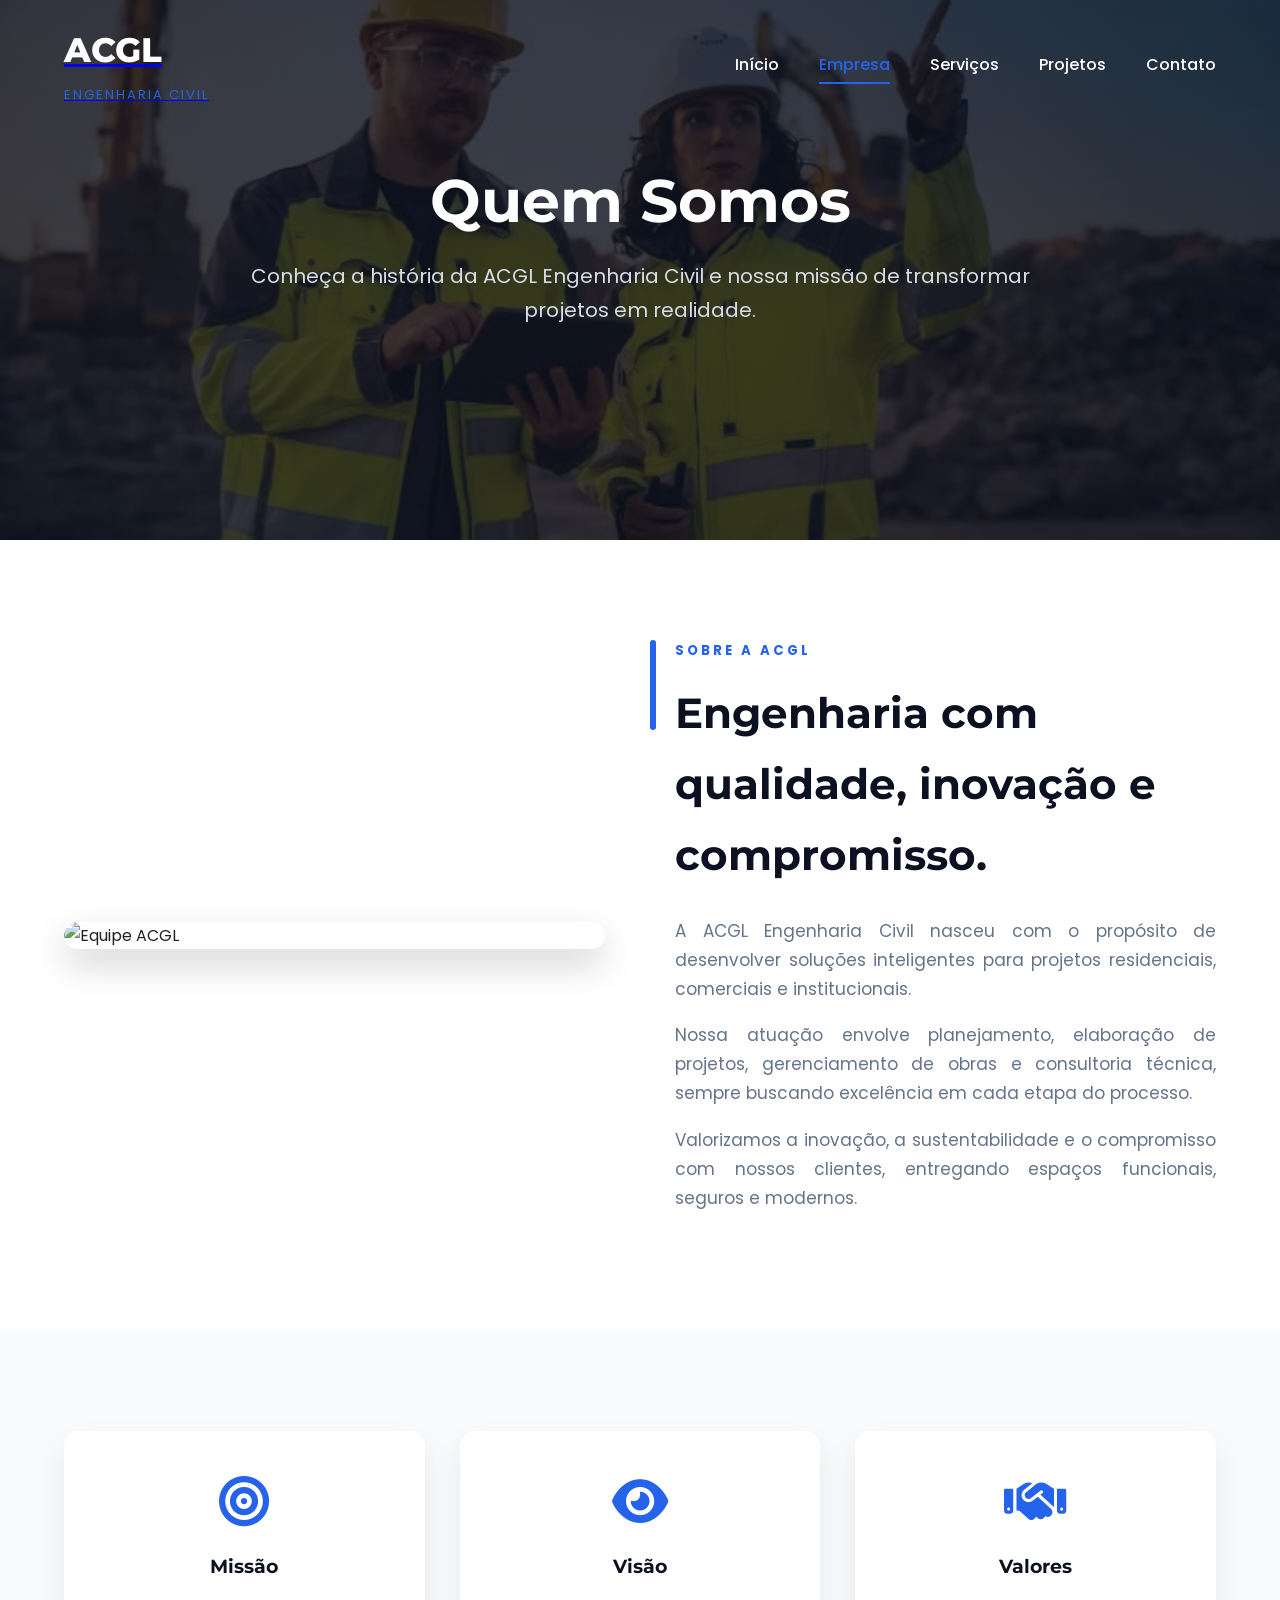
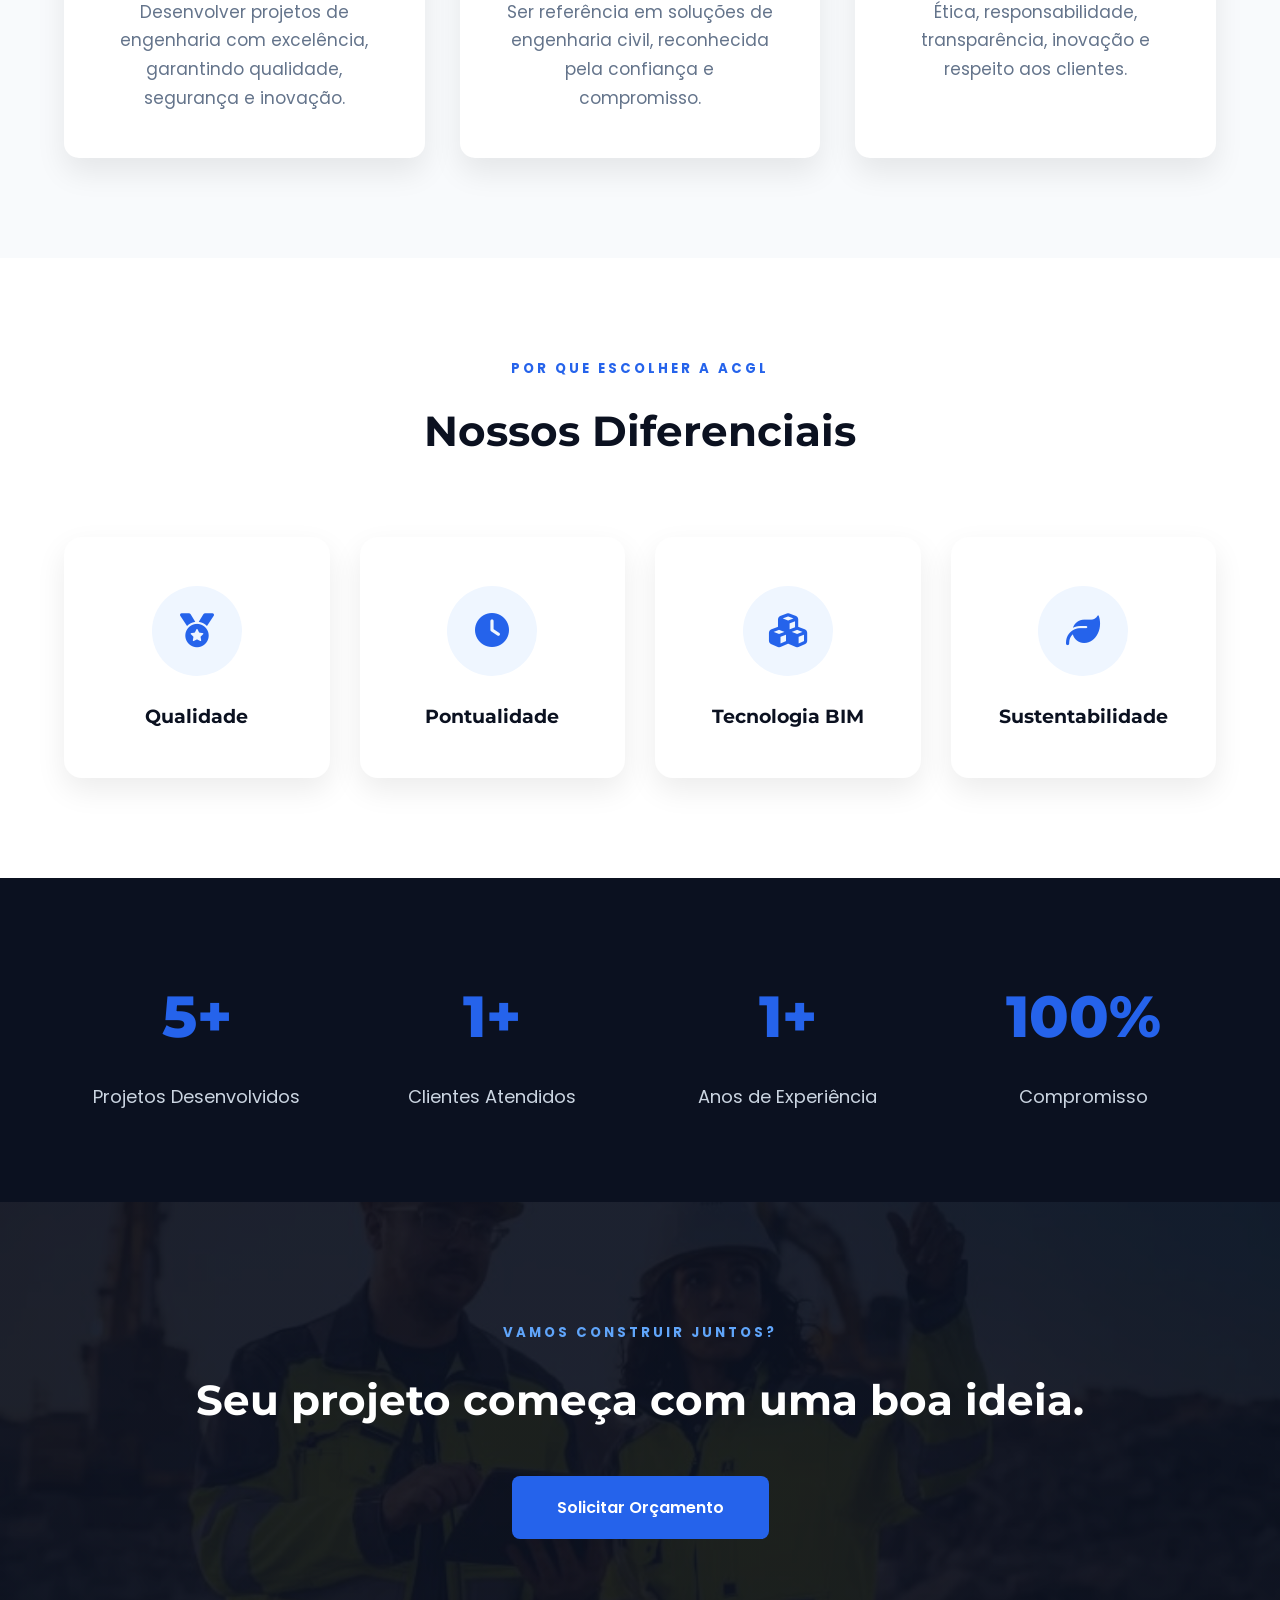
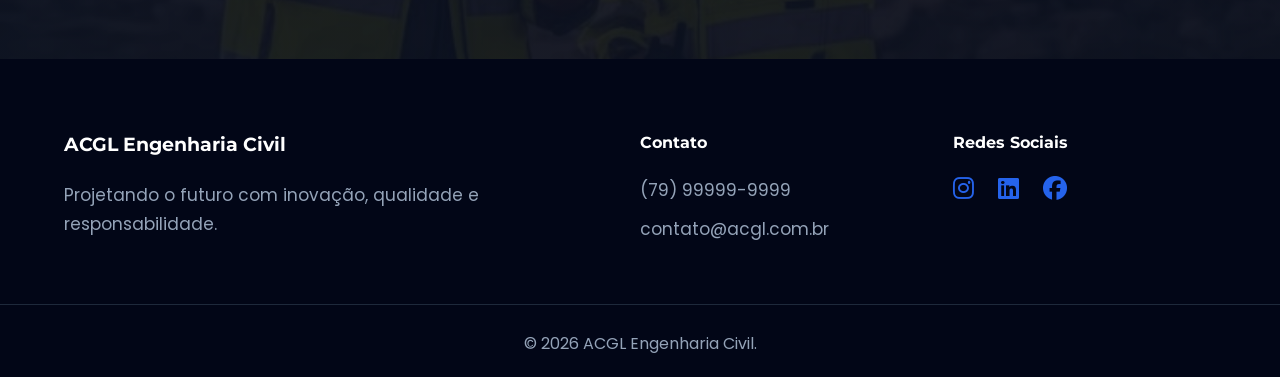
==== paginas/empresa.html @ 7875da99 "Novas mudancas" ====
<!DOCTYPE html>
<html lang="pt-br">

<head>

    <meta charset="UTF-8">
    <meta name="viewport" content="width=device-width, initial-scale=1.0">

    <title>ACGL Engenharia Civil | Empresa</title>

    <link rel="stylesheet" href="../css/styleempresa.css">
    <link rel="stylesheet" href="../css/style.css">

    <!-- Google Fonts -->
    <link rel="preconnect" href="https://fonts.googleapis.com">
    <link rel="preconnect" href="https://fonts.gstatic.com" crossorigin>

    <link href="https://fonts.googleapis.com/css2?family=Montserrat:wght@400;600;700;800&family=Poppins:wght@300;400;500;600&display=swap" rel="stylesheet">

    <!-- Font Awesome -->
    <link rel="stylesheet"
        href="https://cdnjs.cloudflare.com/ajax/libs/font-awesome/6.6.0/css/all.min.css">

</head>

<body>

    <!-- ================= HEADER ================= -->

    <header>

        <div class="container">

            <div class="logo">

                <a href="../index.html">

                    <h2>ACGL</h2>
                    <span>Engenharia Civil</span>

                </a>

            </div>

            <nav>

                <ul>

                    <li><a href="../index.html">Início</a></li>
                    <li><a href="empresa.html" class="active">Empresa</a></li>
                    <li><a href="servico.html">Serviços</a></li>
                    <li><a href="projetos.html">Projetos</a></li>
                    <li><a href="contato.html">Contato</a></li>

                </ul>

            </nav>

        </div>

    </header>

    <!-- ================= HERO ================= -->

    <section class="hero-page">

        <div class="overlay"></div>

        <div class="hero-content">

            <h1>Quem Somos</h1>

            <p>

                Conheça a história da ACGL Engenharia Civil
                e nossa missão de transformar projetos em realidade.

            </p>

        </div>

    </section>

    <!-- ================= EMPRESA ================= -->

    <section class="empresa">

        <div class="container">

            <div class="empresa-img">

                <img src="img/empresa.jpg" alt="Equipe ACGL">

            </div>

            <div class="empresa-texto">

                <h5>SOBRE A ACGL</h5>

                <h2>Engenharia com qualidade, inovação e compromisso.</h2>

                <p>

                    A ACGL Engenharia Civil nasceu com o propósito de desenvolver
                    soluções inteligentes para projetos residenciais, comerciais
                    e institucionais.

                </p>

                <p>

                    Nossa atuação envolve planejamento, elaboração de projetos,
                    gerenciamento de obras e consultoria técnica, sempre buscando
                    excelência em cada etapa do processo.

                </p>

                <p>

                    Valorizamos a inovação, a sustentabilidade e o compromisso
                    com nossos clientes, entregando espaços funcionais,
                    seguros e modernos.

                </p>

            </div>

        </div>

    </section>

    <!-- ================= MISSÃO ================= -->

    <section class="missao">

        <div class="container">

            <div class="box">

                <i class="fa-solid fa-bullseye"></i>

                <h3>Missão</h3>

                <p>

                    Desenvolver projetos de engenharia com excelência,
                    garantindo qualidade, segurança e inovação.

                </p>

            </div>

            <div class="box">

                <i class="fa-solid fa-eye"></i>

                <h3>Visão</h3>

                <p>

                    Ser referência em soluções de engenharia civil,
                    reconhecida pela confiança e compromisso.

                </p>

            </div>

            <div class="box">

                <i class="fa-solid fa-handshake"></i>

                <h3>Valores</h3>

                <p>

                    Ética, responsabilidade, transparência,
                    inovação e respeito aos clientes.

                </p>

            </div>

        </div>

    </section>

    <!-- ================= DIFERENCIAIS ================= -->

    <section class="diferenciais">

        <div class="titulo">

            <h5>POR QUE ESCOLHER A ACGL</h5>

            <h2>Nossos Diferenciais</h2>

        </div>

        <div class="cards">

            <div class="item">

                <i class="fa-solid fa-medal"></i>

                <h3>Qualidade</h3>

            </div>

            <div class="item">

                <i class="fa-solid fa-clock"></i>

                <h3>Pontualidade</h3>

            </div>

            <div class="item">

                <i class="fa-solid fa-cubes"></i>

                <h3>Tecnologia BIM</h3>

            </div>

            <div class="item">

                <i class="fa-solid fa-leaf"></i>

                <h3>Sustentabilidade</h3>

            </div>

        </div>

    </section>

    <!-- ================= NÚMEROS ================= -->

    <section class="estatisticas">

        <div class="container">

            <div class="numero">

                <h2>5+</h2>

                <p>Projetos Desenvolvidos</p>

            </div>

            <div class="numero">

                <h2>1+</h2>

                <p>Clientes Atendidos</p>

            </div>

            <div class="numero">

                <h2>1+</h2>

                <p>Anos de Experiência</p>

            </div>

            <div class="numero">

                <h2>100%</h2>

                <p>Compromisso</p>

            </div>

        </div>

    </section>

    <!-- ================= CTA ================= -->

    <section class="contato">

        <h5>VAMOS CONSTRUIR JUNTOS?</h5>

        <h2>Seu projeto começa com uma boa ideia.</h2>

        <a href="contato.html" class="btn">

            Solicitar Orçamento

        </a>

    </section>

    <!-- ================= FOOTER ================= -->

    <footer>

        <div class="container">

            <div>

                <h3>ACGL Engenharia Civil</h3>

                <p>

                    Projetando o futuro com inovação,
                    qualidade e responsabilidade.

                </p>

            </div>

            <div>

                <h4>Contato</h4>

                <p>(79) 99999-9999</p>

                <p>contato@acgl.com.br</p>

            </div>

            <div>

                <h4>Redes Sociais</h4>

                <i class="fab fa-instagram"></i>
                <i class="fab fa-linkedin"></i>
                <i class="fab fa-facebook"></i>

            </div>

        </div>

        <div class="copy">

            © 2026 ACGL Engenharia Civil.

        </div>

    </footer>

</body>

</html>
---- css/styleempresa.css ----
/*====================================================
            HERO DAS PÁGINAS INTERNAS
====================================================*/

.hero-page{

    height:60vh;

    background:
    linear-gradient(rgba(11,17,32,.80),
    rgba(11,17,32,.80)),
    url("../imagens/teste.jpg");

    background-size:cover;
    background-position:center;
    background-repeat:no-repeat;

    display:flex;
    justify-content:center;
    align-items:center;
    text-align:center;

}

.hero-page .hero-content{

    max-width:800px;
    color:white;

}

.hero-page h1{

    font-size:60px;
    margin-bottom:20px;
    color:white;

}

.hero-page p{

    color:#CBD5E1;
    font-size:18px;

}

/*====================================================
                    EMPRESA
====================================================*/

.empresa{

    padding:100px 0;
    background:white;

}

.empresa .container{

    display:grid;
    grid-template-columns:1fr 1fr;
    gap:70px;
    align-items:center;

}

.empresa-img img{

    border-radius:15px;
    box-shadow:0 20px 40px rgba(0,0,0,.18);

}

.empresa-texto h5{

    color:var(--azul);
    letter-spacing:3px;
    margin-bottom:15px;

}

.empresa-texto h2{

    font-size:42px;
    margin-bottom:25px;

}

.empresa-texto p{

    margin-bottom:20px;
    text-align:justify;
    color:#64748B;

}

/*====================================================
            MISSÃO | VISÃO | VALORES
====================================================*/

.missao{

    background:#F8FAFC;
    padding:100px 0;

}

.missao .container{

    display:grid;
    grid-template-columns:repeat(3,1fr);
    gap:35px;

}

.box{

    background:white;

    padding:45px;

    border-radius:15px;

    text-align:center;

    box-shadow:0 15px 30px rgba(0,0,0,.08);

    transition:.35s;

}

.box:hover{

    transform:translateY(-10px);

    box-shadow:0 25px 45px rgba(0,0,0,.15);

}

.box i{

    font-size:50px;

    color:var(--azul);

    margin-bottom:25px;

}

.box h3{

    margin-bottom:15px;

    color:var(--preto);

}

.box p{

    color:#64748B;

}

/*====================================================
                ESTATÍSTICAS
====================================================*/

.estatisticas{

    background:var(--preto);

    padding:90px 0;

}

.estatisticas .container{

    display:grid;
    grid-template-columns:repeat(4,1fr);
    gap:30px;
    text-align:center;

}

.numero{

    color:white;

}

.numero h2{

    color:var(--azul);

    font-size:58px;

    margin-bottom:15px;

    font-weight:800;

}

.numero p{

    color:#CBD5E1;

    font-size:18px;

}

/*====================================================
                CONTATO / CTA
====================================================*/

.contato{

    background:
    linear-gradient(rgba(11,17,32,.92),
    rgba(11,17,32,.92)),
    url("../imagens/teste.jpg");

    background-size:cover;
    background-position:center;

    text-align:center;

    padding:120px 20px;

}

.contato h5{

    color:#60A5FA;

}

.contato h2{

    color:white;

    margin:20px 0 40px;

}

/*====================================================
                FOOTER
====================================================*/

footer{

    background:#020617;

    color:white;

    padding:70px 0 20px;

}

footer .container{

    display:grid;

    grid-template-columns:2fr 1fr 1fr;

    gap:50px;

}

footer h3,
footer h4{

    color:white;

    margin-bottom:20px;

}

footer p{

    color:#94A3B8;

    margin-bottom:10px;

}

footer i{

    font-size:24px;

    margin-right:20px;

    color:var(--azul);

    transition:.3s;

    cursor:pointer;

}

footer i:hover{

    color:white;

    transform:translateY(-5px);

}

.copy{

    text-align:center;

    color:#94A3B8;

    border-top:1px solid #1E293B;

    margin-top:50px;

    padding-top:25px;

}

/*====================================================
                MENU ATIVO
====================================================*/

nav a.active{

    color:var(--azul);

}

nav a.active::after{

    width:100%;

}

/*====================================================
                RESPONSIVO
====================================================*/

@media(max-width:992px){

    .empresa .container{

        grid-template-columns:1fr;

    }

    .missao .container{

        grid-template-columns:1fr;

    }

    .estatisticas .container{

        grid-template-columns:repeat(2,1fr);

    }

    footer .container{

        grid-template-columns:1fr;

        text-align:center;

    }

}

@media(max-width:768px){

    .hero-page h1{

        font-size:42px;

    }

    .empresa-texto h2{

        font-size:34px;

    }

    .estatisticas .container{

        grid-template-columns:1fr;

    }

}
---- css/style.css ----
/* ===================================================
   ACGL ENGENHARIA CIVIL
   style.css - Parte 1
=================================================== */

/* ===========================
   RESET
=========================== */

*{
    margin:0;
    padding:0;
    box-sizing:border-box;
}

html{
    scroll-behavior:smooth;
}

body{
    font-family:'Poppins',sans-serif;
    background:#F5F7FA;
    color:#222;
    overflow-x:hidden;
    line-height:1.7;
}

/* ===========================
   VARIÁVEIS
=========================== */

:root{

    --preto:#0B1120;
    --preto2:#111827;

    --azul:#2563EB;
    --azulHover:#1D4ED8;

    --cinza:#64748B;
    --cinzaClaro:#F5F7FA;

    --branco:#FFFFFF;

    --shadow:0 15px 35px rgba(0,0,0,.18);

}

/* ===========================
   PADRÃO
=========================== */

.container{

    width:90%;
    max-width:1200px;
    margin:auto;

}

section{

    padding:100px 0;

}

img{

    display:block;
    width:100%;

}

h1,h2,h3,h4{

    font-family:'Montserrat',sans-serif;

}

h1{

    font-size:64px;

}

h2{

    font-size:42px;

    color:var(--preto);

}

h5{

    color:var(--azul);

    letter-spacing:3px;

    margin-bottom:15px;

}

p{

    color:var(--cinza);

    font-size:17px;

}

/* ===========================
   HEADER
=========================== */

header{

    position:fixed;

    width:100%;

    top:0;

    left:0;

    z-index:999;

    transition:.4s;

    padding:22px 0;

}

header .container{

    display:flex;

    justify-content:space-between;

    align-items:center;

}

/* Fundo quando rolar */

header.scrolled{

    background:var(--preto);

    box-shadow:0 8px 25px rgba(0,0,0,.25);

    padding:16px 0;

}

/* ===========================
   LOGO
=========================== */

.logo{

    cursor:pointer;

}

.logo h2{

    color:white;

    font-size:34px;

    font-weight:800;

    margin-bottom:0;

}

.logo span{

    color:var(--azul);

    font-size:13px;

    letter-spacing:2px;

    text-transform:uppercase;

}

/* ===========================
   MENU
=========================== */

nav ul{

    list-style:none;

    display:flex;

    gap:40px;

}

nav a{

    color:white;

    text-decoration:none;

    font-weight:500;

    transition:.3s;

    position:relative;

}

nav a::after{

    content:"";

    position:absolute;

    left:0;

    bottom:-8px;

    width:0;

    height:2px;

    background:var(--azul);

    transition:.35s;

}

nav a:hover{

    color:var(--azul);

}

nav a:hover::after{

    width:100%;

}

/* ===========================
   HERO
=========================== */

.hero{

    height:100vh;

    background:
    linear-gradient(rgba(11,17,32,.82),
    rgba(11,17,32,.82)),
    url("../img/hero.jpg");

    background-size:cover;

    background-position:center;

    display:flex;

    justify-content:center;

    align-items:center;

    text-align:center;

    position:relative;

}

.overlay{

    display:none;

}

.hero-content{

    width:850px;

    max-width:90%;

    color:white;

    animation:fadeUp 1s ease;

}

.hero-content h1{

    color:white;

    margin-bottom:25px;

    line-height:1.1;

}

.hero-content p{

    color:#D6DCE5;

    font-size:20px;

    margin-bottom:45px;

}

/* ===========================
   BOTÕES
=========================== */

.btn{

    display:inline-block;

    padding:18px 45px;

    background:var(--azul);

    color:white;

    border-radius:8px;

    text-decoration:none;

    font-weight:600;

    transition:.35s;

}

.btn:hover{

    background:var(--azulHover);

    transform:translateY(-5px);

}

.btn2{

    display:inline-block;

    margin-top:35px;

    color:var(--azul);

    text-decoration:none;

    font-weight:600;

    transition:.3s;

}

.btn2:hover{

    color:var(--preto);

}

/* ===========================
   ANIMAÇÕES
=========================== */

@keyframes fadeUp{

    from{

        opacity:0;

        transform:translateY(40px);

    }

    to{

        opacity:1;

        transform:translateY(0);

    }

}

/* ===========================
   SCROLLBAR
=========================== */

::-webkit-scrollbar{

    width:10px;

}

::-webkit-scrollbar-track{

    background:#ECECEC;

}

::-webkit-scrollbar-thumb{

    background:var(--azul);

    border-radius:20px;

}

::-webkit-scrollbar-thumb:hover{

    background:var(--azulHover);

}

/*===================================================
                EMPRESA
====================================================*/

.empresa{
    background:#ffffff;
}

.empresa .container{

    display:grid;
    grid-template-columns:1fr 1fr;
    align-items:center;
    gap:70px;

}

.empresa-img{

    overflow:hidden;
    border-radius:15px;
    box-shadow:var(--shadow);

}

.empresa-img img{

    transition:.5s;

}

.empresa-img:hover img{

    transform:scale(1.05);

}

.empresa-texto h2{

    margin-bottom:25px;
    font-size:42px;
    color:var(--preto);

}

.empresa-texto p{

    margin-bottom:18px;
    text-align:justify;
    color:var(--cinza);

}

/* Barra azul decorativa */

.empresa-texto{

    position:relative;

}

.empresa-texto::before{

    content:"";

    position:absolute;

    left:-25px;

    top:0;

    width:6px;

    height:90px;

    background:var(--azul);

    border-radius:20px;

}


/*===================================================
                SERVIÇOS
====================================================*/

.servicos{

    background:var(--cinzaClaro);

}

.servicos .titulo{

    text-align:center;
    margin-bottom:70px;

}

.servicos .titulo h2{

    margin-top:10px;

}

/* Grid */

.cards{

    width:90%;
    max-width:1200px;

    margin:auto;

    display:grid;

    grid-template-columns:repeat(3,1fr);

    gap:30px;

}

/* Card */

.card{

    background:white;

    border-radius:15px;

    padding:45px 35px;

    text-align:center;

    transition:.4s;

    position:relative;

    overflow:hidden;

    box-shadow:0 10px 30px rgba(0,0,0,.08);

}

/* Barra superior */

.card::before{

    content:"";

    position:absolute;

    top:0;
    left:0;

    width:100%;

    height:5px;

    background:var(--azul);

    transform:scaleX(0);

    transition:.4s;

}

.card:hover::before{

    transform:scaleX(1);

}

/* Hover */

.card:hover{

    transform:translateY(-12px);

    box-shadow:0 20px 45px rgba(0,0,0,.15);

}

/* Ícones */

.card i{

    width:90px;
    height:90px;

    background:#EEF4FF;

    color:var(--azul);

    border-radius:50%;

    display:flex;

    justify-content:center;

    align-items:center;

    font-size:34px;

    margin:auto;
    margin-bottom:25px;

    transition:.4s;

}

.card:hover i{

    background:var(--azul);

    color:white;

    transform:rotate(360deg);

}

/* Título */

.card h3{

    margin-bottom:15px;

    font-size:24px;

    color:var(--preto);

}

/* Texto */

.card p{

    color:var(--cinza);

    font-size:15px;

}

/*===================================================
            EFEITO DE FUNDO
====================================================*/

.servicos{

    position:relative;

    overflow:hidden;

}

.servicos::before{

    content:"";

    position:absolute;

    width:300px;

    height:300px;

    border-radius:50%;

    background:rgba(37,99,235,.05);

    top:-120px;

    left:-120px;

}

.servicos::after{

    content:"";

    position:absolute;

    width:250px;

    height:250px;

    border-radius:50%;

    background:rgba(37,99,235,.05);

    bottom:-120px;

    right:-100px;

}

/*===================================================
            RESPONSIVO
====================================================*/

@media(max-width:992px){

    .empresa .container{

        grid-template-columns:1fr;

    }

    .empresa-texto{

        margin-top:40px;

    }

    .cards{

        grid-template-columns:repeat(2,1fr);

    }

}

@media(max-width:768px){

    .cards{

        grid-template-columns:1fr;

    }

    .empresa-texto::before{

        display:none;

    }

    .empresa-texto h2{

        font-size:34px;

    }

}
/*===================================================
            PROJETO EM DESTAQUE
====================================================*/

.destaque{

    background:var(--preto);

    color:var(--branco);

}

.destaque .container{

    display:grid;
    grid-template-columns:1fr 1fr;
    gap:70px;
    align-items:center;

}

.destaque h5{

    color:#60A5FA;

}

.destaque h2{

    color:white;

    font-size:46px;

    margin:20px 0;

    line-height:1.2;

}

.destaque p{

    color:#CBD5E1;

    margin-bottom:35px;

    text-align:justify;

}

.destaque .imagem{

    overflow:hidden;

    border-radius:18px;

    box-shadow:0 20px 45px rgba(0,0,0,.35);

}

.destaque .imagem img{

    transition:.5s;

}

.destaque .imagem:hover img{

    transform:scale(1.08);

}

/*===================================================
                DIFERENCIAIS
====================================================*/

.diferenciais{

    background:white;

}

.diferenciais .titulo{

    text-align:center;

    margin-bottom:70px;

}

.diferenciais .cards{

    width:90%;
    max-width:1200px;

    margin:auto;

    display:grid;

    grid-template-columns:repeat(4,1fr);

    gap:30px;

}

.item{

    background:#fff;

    border-radius:18px;

    padding:45px 20px;

    text-align:center;

    transition:.4s;

    box-shadow:0 12px 30px rgba(0,0,0,.08);

    border-top:4px solid transparent;

}

.item:hover{

    transform:translateY(-10px);

    border-top:4px solid var(--azul);

    box-shadow:0 20px 40px rgba(0,0,0,.15);

}

.item i{

    width:90px;
    height:90px;

    display:flex;
    justify-content:center;
    align-items:center;

    margin:auto;

    border-radius:50%;

    background:#EFF6FF;

    color:var(--azul);

    font-size:34px;

    transition:.4s;

}

.item:hover i{

    background:var(--azul);

    color:white;

    transform:rotate(360deg);

}

.item h3{

    margin-top:25px;

    color:var(--preto);

}

/*===================================================
                    PROCESSO
====================================================*/

.processo{

    background:#F5F7FA;

}

.processo .titulo{

    text-align:center;

    margin-bottom:80px;

}

.linha{

    width:90%;
    max-width:1200px;

    margin:auto;

    display:flex;

    justify-content:space-between;

    align-items:center;

    position:relative;

}

/* Linha azul */

.linha::before{

    content:"";

    position:absolute;

    width:100%;

    height:4px;

    background:#D6E4FF;

    top:40px;

    left:0;

    z-index:1;

}

.etapa{

    width:180px;

    text-align:center;

    position:relative;

    z-index:2;

}

.etapa span{

    width:80px;
    height:80px;

    display:flex;

    justify-content:center;

    align-items:center;

    margin:auto;

    border-radius:50%;

    background:var(--azul);

    color:white;

    font-size:28px;

    font-weight:bold;

    margin-bottom:25px;

    box-shadow:0 10px 30px rgba(37,99,235,.35);

    transition:.35s;

}

.etapa:hover span{

    transform:scale(1.15);

    background:var(--preto);

}

.etapa h3{

    font-size:20px;

    color:var(--preto);

}

/*===================================================
            RESPONSIVO
====================================================*/

@media(max-width:1100px){

    .destaque .container{

        grid-template-columns:1fr;

    }

    .diferenciais .cards{

        grid-template-columns:repeat(2,1fr);

    }

    .linha{

        flex-wrap:wrap;

        gap:40px;

        justify-content:center;

    }

    .linha::before{

        display:none;

    }

}

@media(max-width:768px){

    .destaque h2{

        font-size:34px;

    }

    .diferenciais .cards{

        grid-template-columns:1fr;

    }

    .etapa{

        width:100%;

    }

}
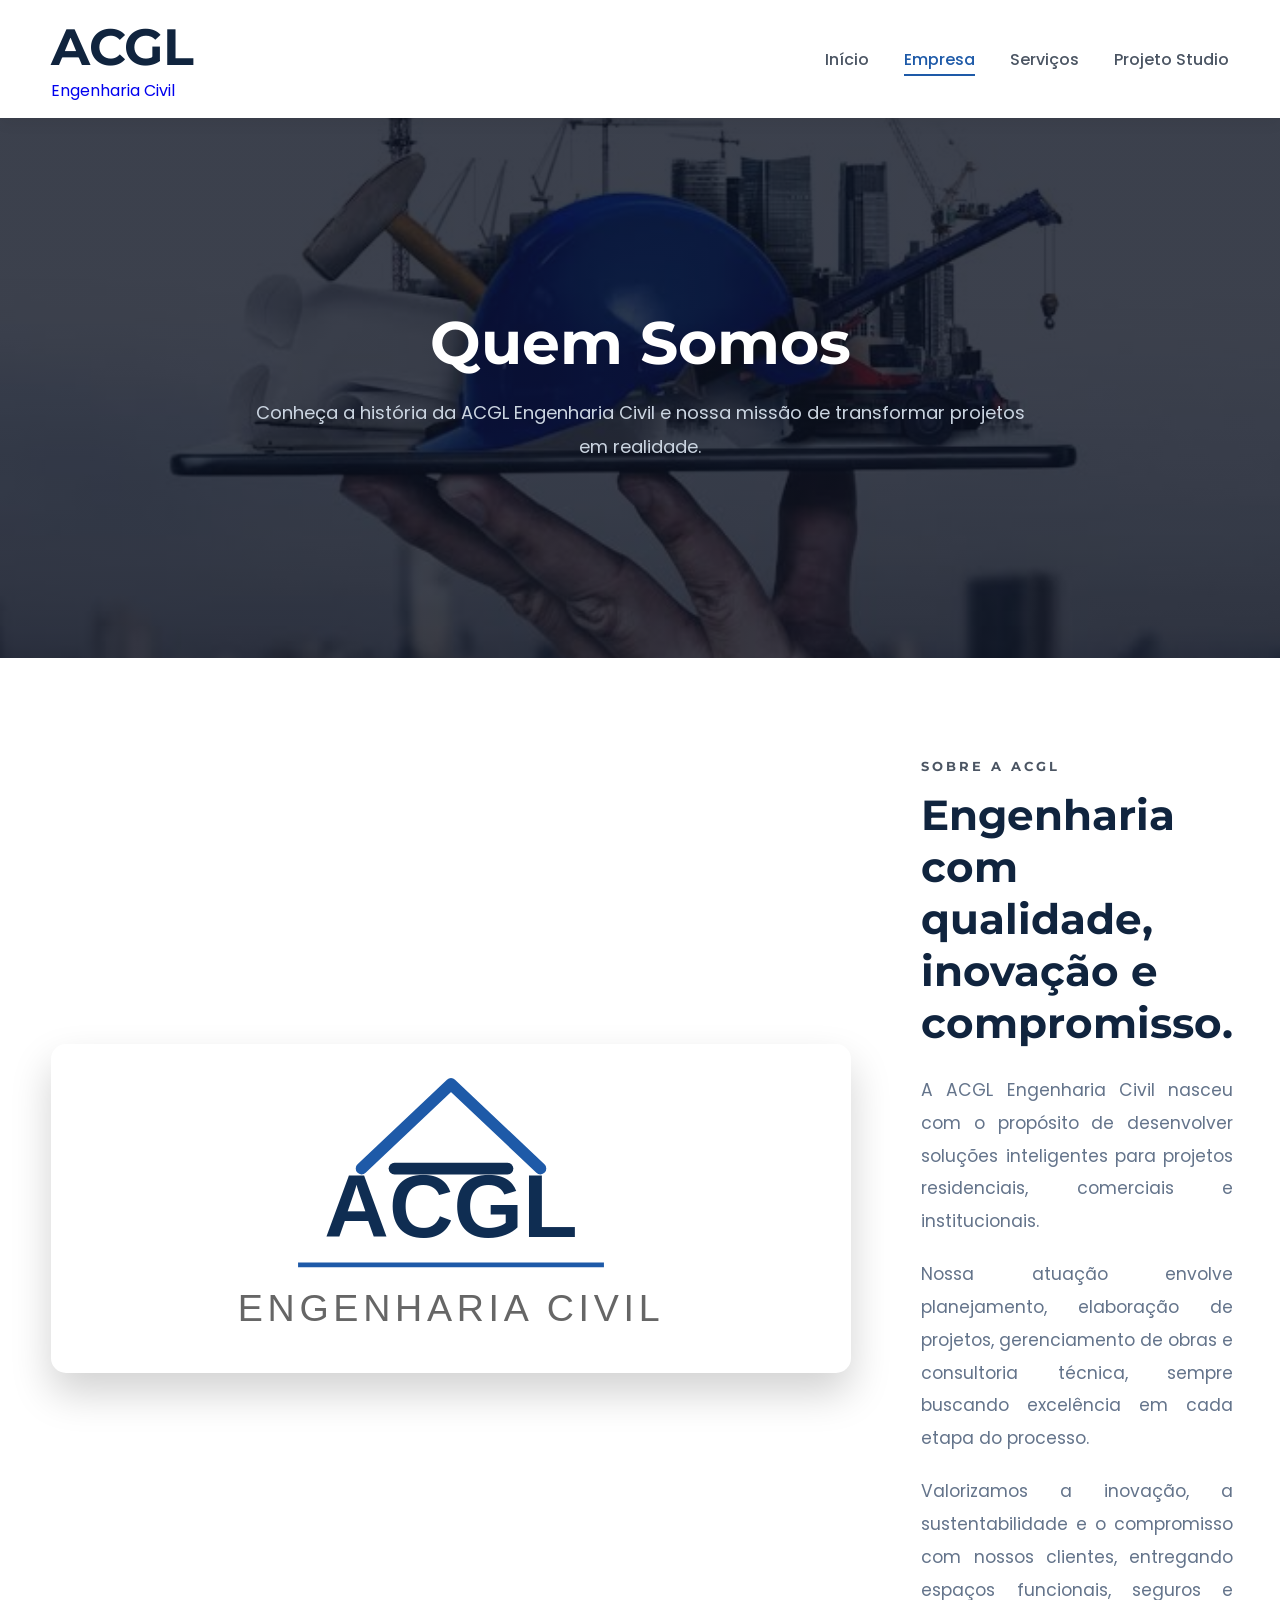
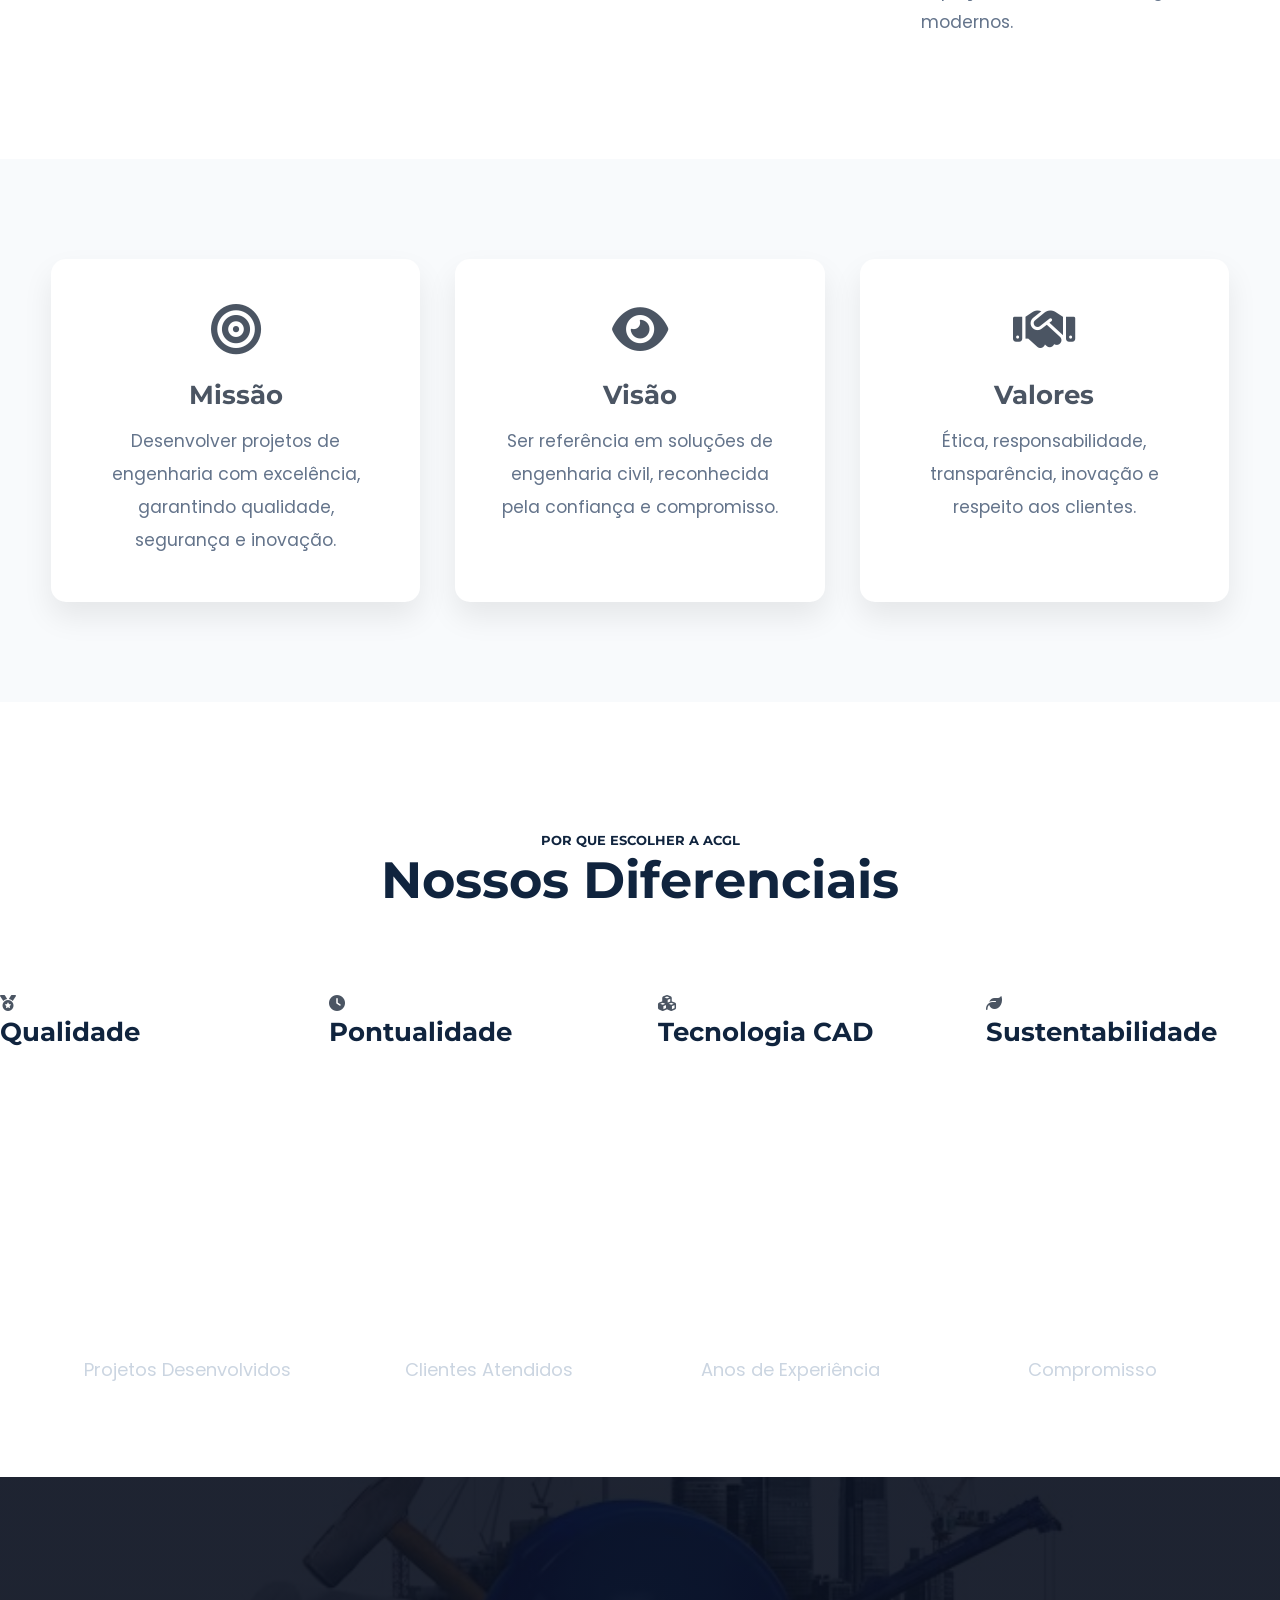
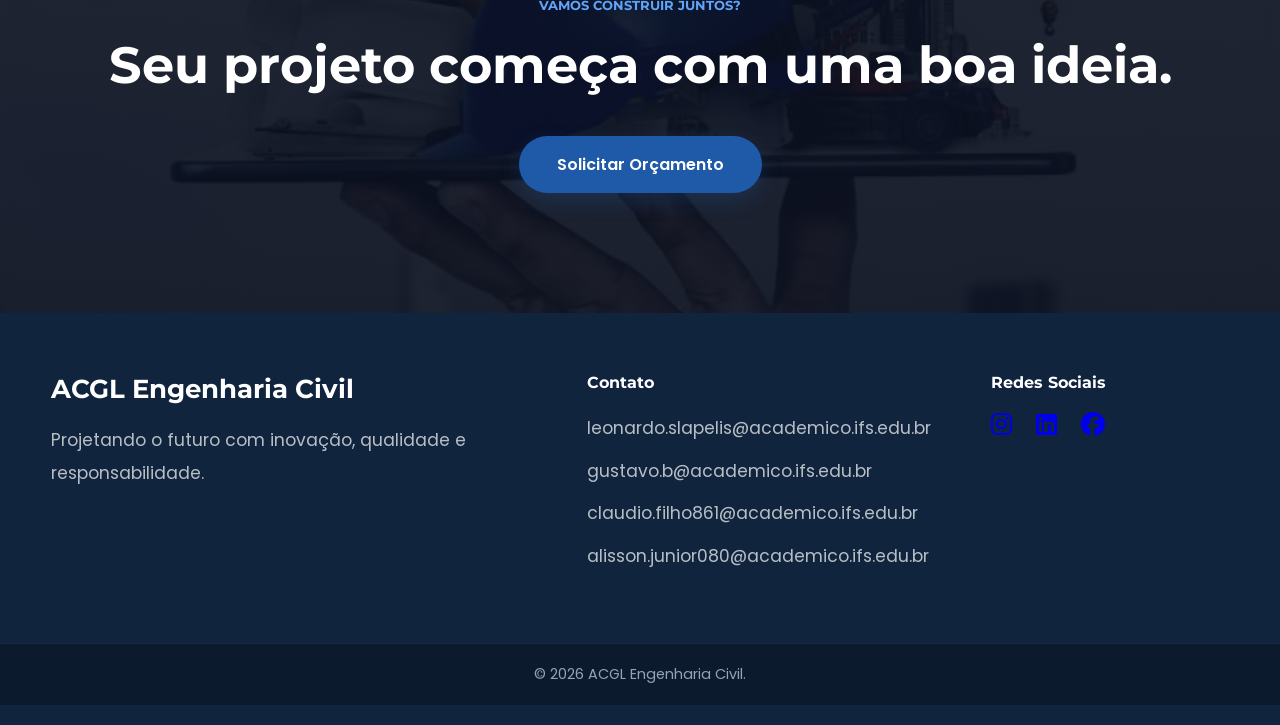
==== commit fb1cc3eb: "boa" ====
--- a/paginas/empresa.html
+++ b/paginas/empresa.html
@@ -49,8 +49,8 @@
                     <li><a href="../index.html">Início</a></li>
                     <li><a href="empresa.html" class="active">Empresa</a></li>
                     <li><a href="servico.html">Serviços</a></li>
-                    <li><a href="projetos.html">Projetos</a></li>
-                    <li><a href="contato.html">Contato</a></li>
+                    <li><a href="paginastudio.html"> Projeto Studio </a></li>
+        
 
                 </ul>
 
@@ -89,7 +89,7 @@
 
             <div class="empresa-img">
 
-                <img src="img/empresa.jpg" alt="Equipe ACGL">
+                <img src="../imagens/svg width=340 height=140 viewBox=0.svg" alt="Equipe ACGL">
 
             </div>
 
@@ -218,7 +218,7 @@
 
                 <i class="fa-solid fa-cubes"></i>
 
-                <h3>Tecnologia BIM</h3>
+                <h3>Tecnologia CAD</h3>
 
             </div>
 
@@ -284,7 +284,7 @@
 
         <h2>Seu projeto começa com uma boa ideia.</h2>
 
-        <a href="contato.html" class="btn">
+        <a href="../index.html#contato-home" class="btn">
 
             Solicitar Orçamento
 
@@ -315,9 +315,10 @@
 
                 <h4>Contato</h4>
 
-                <p>(79) 99999-9999</p>
-
-                <p>contato@acgl.com.br</p>
+                <p> leonardo.slapelis@academico.ifs.edu.br </p>
+                <p> gustavo.b@academico.ifs.edu.br </p>
+                <p>  claudio.filho861@academico.ifs.edu.br </p> 
+                <p> alisson.junior080@academico.ifs.edu.br </p>
 
             </div>
 
@@ -325,9 +326,9 @@
 
                 <h4>Redes Sociais</h4>
 
-                <i class="fab fa-instagram"></i>
-                <i class="fab fa-linkedin"></i>
-                <i class="fab fa-facebook"></i>
+                <a href="https://www.instagram.com/"><i class="fab fa-instagram"></i></a>
+               <a href="https://br.linkedin.com/"> <i class="fab fa-linkedin"></i></a>
+               <a href="https://www.facebook.com/login/?next=https%3A%2F%2Fwww.facebook.com%2F%3Flocale%3Dpt_BR"> <i class="fab fa-facebook"></i> </a>
 
             </div>
 
--- a/css/style.css
+++ b/css/style.css
@@ -1,11 +1,12 @@
-/* ===================================================
-   ACGL ENGENHARIA CIVIL
-   style.css - Parte 1
-=================================================== */
-
-/* ===========================
-   RESET
-=========================== */
+/*==================================================
+                GOOGLE FONTS
+==================================================*/
+
+@import url('https://fonts.googleapis.com/css2?family=Montserrat:wght@500;600;700;800&family=Poppins:wght@300;400;500;600&display=swap');
+
+/*==================================================
+                RESET
+==================================================*/
 
 *{
     margin:0;
@@ -18,1095 +19,848 @@
 }
 
 body{
+
     font-family:'Poppins',sans-serif;
-    background:#F5F7FA;
-    color:#222;
+
+    color:#4B5563;
+
+    background:#FFFFFF;
+
     overflow-x:hidden;
-    line-height:1.7;
-}
-
-/* ===========================
-   VARIÁVEIS
-=========================== */
+
+    text-rendering:optimizeLegibility;
+
+}
+
+img{
+
+    display:block;
+
+    width: 800px;
+    height: 100;
+
+}
+
+a{
+
+    text-decoration:none;
+
+}
+
+ul{
+
+    list-style:none;
+
+}
+
+button{
+
+    font-family:inherit;
+
+}
+
+/*==================================================
+                ROOT
+==================================================*/
 
 :root{
 
-    --preto:#0B1120;
-    --preto2:#111827;
-
-    --azul:#2563EB;
-    --azulHover:#1D4ED8;
-
-    --cinza:#64748B;
-    --cinzaClaro:#F5F7FA;
-
-    --branco:#FFFFFF;
-
-    --shadow:0 15px 35px rgba(0,0,0,.18);
-
-}
-
-/* ===========================
-   PADRÃO
-=========================== */
+    /* Cores */
+
+    --primary:#0F2D52;
+
+    --secondary:#1E5AA8;
+
+    --accent:#D6A63C;
+
+    --white:#FFFFFF;
+
+    --gray:#F6F8FB;
+
+    --gray-2:#EEF2F7;
+
+    --text:#4B5563;
+
+    --title:#10243E;
+
+    /* Radius */
+
+    --radius-sm:12px;
+
+    --radius-md:18px;
+
+    --radius-lg:28px;
+
+    --radius-xl:50px;
+
+    /* Sombras */
+
+    --shadow-sm:0 5px 15px rgba(0,0,0,.05);
+
+    --shadow-md:0 15px 35px rgba(0,0,0,.08);
+
+    --shadow-lg:0 30px 60px rgba(0,0,0,.12);
+
+    /* Espaçamentos */
+
+    --space-xs:12px;
+
+    --space-sm:20px;
+
+    --space-md:35px;
+
+    --space-lg:60px;
+
+    --space-xl:100px;
+
+    --space-xxl:150px;
+
+    /* Transição */
+
+    --transition:.35s ease;
+
+}
+/*==================================================
+                TIPOGRAFIA
+==================================================*/
+
+h1,
+h2,
+h3,
+h4,
+h5{
+
+    font-family:'Montserrat',sans-serif;
+
+    color:var(--title);
+
+}
+
+h1{
+
+    font-size:clamp(3rem,6vw,5rem);
+
+    line-height:1.08;
+
+}
+
+h2{
+
+    font-size:clamp(2.3rem,4vw,3.2rem);
+
+}
+
+h3{
+
+    font-size:1.6rem;
+
+}
+
+p{
+
+    font-size:1.08rem;
+
+    line-height:1.9;
+
+    color:var(--text);
+
+}
+/*==================================================
+                SCROLL
+==================================================*/
+
+::-webkit-scrollbar{
+
+    width:10px;
+
+}
+
+::-webkit-scrollbar-track{
+
+    background:#EEF2F7;
+
+}
+
+::-webkit-scrollbar-thumb{
+
+    background:#1E5AA8;
+
+    border-radius:20px;
+
+}
+
+::-webkit-scrollbar-thumb:hover{
+
+    background:#0F2D52;
+
+}
+::selection{
+
+    background:#1E5AA8;
+
+    color:white;
+
+}
+/*==================================================
+                CONTAINER
+==================================================*/
 
 .container{
 
-    width:90%;
-    max-width:1200px;
+    width:min(92%,1360px);
+
     margin:auto;
 
 }
-
 section{
 
-    padding:100px 0;
-
-}
-
-img{
-
-    display:block;
+    padding:130px 0;
+
+}
+.titulo{
+
+    text-align:center;
+
+    max-width:800px;
+
+    margin:0 auto 80px;
+
+}
+
+.titulo span{
+
+    display:inline-block;
+
+    color:var(--secondary);
+
+    font-weight:600;
+
+    letter-spacing:3px;
+
+    margin-bottom:15px;
+
+    position:relative;
+
+}
+
+.titulo span::before{
+
+    content:"";
+
+    width:60px;
+
+    height:2px;
+
+    background:var(--accent);
+
+    position:absolute;
+
+    left:-80px;
+
+    top:50%;
+
+}
+
+.titulo span::after{
+
+    content:"";
+
+    width:60px;
+
+    height:2px;
+
+    background:var(--accent);
+
+    position:absolute;
+
+    right:-80px;
+
+    top:50%;
+
+}
+.card{
+
+    background:white;
+
+    padding:40px;
+
+    border-radius:22px;
+
+    box-shadow:var(--shadow-md);
+
+    transition:var(--transition);
+
+    overflow:hidden;
+
+    position:relative;
+
+}
+
+.card::before{
+
+    content:"";
+
+    position:absolute;
+
+    top:0;
+
+    left:0;
+
     width:100%;
 
-}
-
-h1,h2,h3,h4{
-
-    font-family:'Montserrat',sans-serif;
-
-}
-
-h1{
-
-    font-size:64px;
-
-}
-
-h2{
-
-    font-size:42px;
-
-    color:var(--preto);
-
-}
-
-h5{
-
-    color:var(--azul);
-
-    letter-spacing:3px;
-
-    margin-bottom:15px;
-
-}
-
-p{
-
-    color:var(--cinza);
-
-    font-size:17px;
-
-}
-
-/* ===========================
-   HEADER
-=========================== */
-
-header{
-
-    position:fixed;
-
-    width:100%;
-
-    top:0;
-
-    left:0;
-
-    z-index:999;
-
-    transition:.4s;
-
-    padding:22px 0;
-
-}
-
-header .container{
-
-    display:flex;
-
-    justify-content:space-between;
+    height:5px;
+
+    background:var(--secondary);
+
+}
+
+.card:hover{
+
+    transform:translateY(-12px);
+
+    box-shadow:var(--shadow-lg);
+
+}
+
+.btn{
+
+    display:inline-flex;
+
+    justify-content:center;
 
     align-items:center;
 
-}
-
-/* Fundo quando rolar */
-
-header.scrolled{
-
-    background:var(--preto);
-
-    box-shadow:0 8px 25px rgba(0,0,0,.25);
-
-    padding:16px 0;
-
-}
-
-/* ===========================
-   LOGO
-=========================== */
-
-.logo{
-
-    cursor:pointer;
-
-}
-
-.logo h2{
+    gap:10px;
+
+    padding:16px 38px;
+
+    border-radius:999px;
+
+    background:var(--secondary);
 
     color:white;
 
-    font-size:34px;
-
-    font-weight:800;
-
-    margin-bottom:0;
-
-}
-
-.logo span{
-
-    color:var(--azul);
-
-    font-size:13px;
-
-    letter-spacing:2px;
-
-    text-transform:uppercase;
-
-}
-
-/* ===========================
-   MENU
-=========================== */
-
-nav ul{
-
-    list-style:none;
-
-    display:flex;
-
-    gap:40px;
-
-}
-
-nav a{
+    font-weight:600;
+
+    transition:var(--transition);
+
+    box-shadow:0 8px 20px rgba(30,90,168,.25);
+
+}
+
+.btn:hover{
+
+    background:var(--primary);
+
+    transform:translateY(-4px);
+
+}
+
+.btn-outline{
+
+    display:inline-flex;
+
+    justify-content:center;
+
+    align-items:center;
+
+    padding:16px 38px;
+
+    border-radius:999px;
+
+    border:2px solid var(--secondary);
+
+    color:var(--secondary);
+
+    transition:var(--transition);
+
+}
+
+.btn-outline:hover{
+
+    background:var(--secondary);
 
     color:white;
 
-    text-decoration:none;
-
-    font-weight:500;
-
-    transition:.3s;
-
-    position:relative;
-
-}
-
-nav a::after{
-
-    content:"";
-
-    position:absolute;
-
-    left:0;
-
-    bottom:-8px;
-
-    width:0;
-
-    height:2px;
-
-    background:var(--azul);
-
-    transition:.35s;
-
-}
-
-nav a:hover{
-
-    color:var(--azul);
-
-}
-
-nav a:hover::after{
-
-    width:100%;
-
-}
-
-/* ===========================
-   HERO
-=========================== */
-
-.hero{
-
-    height:100vh;
-
-    background:
-    linear-gradient(rgba(11,17,32,.82),
-    rgba(11,17,32,.82)),
-    url("../img/hero.jpg");
-
-    background-size:cover;
-
-    background-position:center;
-
-    display:flex;
-
-    justify-content:center;
-
-    align-items:center;
-
-    text-align:center;
-
-    position:relative;
-
-}
-
-.overlay{
-
-    display:none;
-
-}
-
-.hero-content{
-
-    width:850px;
-
-    max-width:90%;
-
-    color:white;
-
-    animation:fadeUp 1s ease;
-
-}
-
-.hero-content h1{
-
-    color:white;
-
-    margin-bottom:25px;
-
-    line-height:1.1;
-
-}
-
-.hero-content p{
-
-    color:#D6DCE5;
-
-    font-size:20px;
-
-    margin-bottom:45px;
-
-}
-
-/* ===========================
-   BOTÕES
-=========================== */
-
-.btn{
-
-    display:inline-block;
-
-    padding:18px 45px;
-
-    background:var(--azul);
-
-    color:white;
-
-    border-radius:8px;
-
-    text-decoration:none;
-
-    font-weight:600;
-
-    transition:.35s;
-
-}
-
-.btn:hover{
-
-    background:var(--azulHover);
-
-    transform:translateY(-5px);
-
-}
-
-.btn2{
-
-    display:inline-block;
-
-    margin-top:35px;
-
-    color:var(--azul);
-
-    text-decoration:none;
-
-    font-weight:600;
-
-    transition:.3s;
-
-}
-
-.btn2:hover{
-
-    color:var(--preto);
-
-}
-
-/* ===========================
-   ANIMAÇÕES
-=========================== */
-
-@keyframes fadeUp{
-
-    from{
-
-        opacity:0;
-
-        transform:translateY(40px);
-
-    }
-
-    to{
-
-        opacity:1;
-
-        transform:translateY(0);
-
-    }
-
-}
-
-/* ===========================
-   SCROLLBAR
-=========================== */
-
-::-webkit-scrollbar{
-
-    width:10px;
-
-}
-
-::-webkit-scrollbar-track{
-
-    background:#ECECEC;
-
-}
-
-::-webkit-scrollbar-thumb{
-
-    background:var(--azul);
-
-    border-radius:20px;
-
-}
-
-::-webkit-scrollbar-thumb:hover{
-
-    background:var(--azulHover);
-
-}
-
-/*===================================================
-                EMPRESA
-====================================================*/
-
-.empresa{
-    background:#ffffff;
-}
-
-.empresa .container{
-
-    display:grid;
-    grid-template-columns:1fr 1fr;
-    align-items:center;
-    gap:70px;
-
-}
-
-.empresa-img{
-
-    overflow:hidden;
-    border-radius:15px;
-    box-shadow:var(--shadow);
-
-}
-
-.empresa-img img{
-
-    transition:.5s;
-
-}
-
-.empresa-img:hover img{
-
-    transform:scale(1.05);
-
-}
-
-.empresa-texto h2{
-
-    margin-bottom:25px;
-    font-size:42px;
-    color:var(--preto);
-
-}
-
-.empresa-texto p{
-
-    margin-bottom:18px;
-    text-align:justify;
-    color:var(--cinza);
-
-}
-
-/* Barra azul decorativa */
-
-.empresa-texto{
-
-    position:relative;
-
-}
-
-.empresa-texto::before{
-
-    content:"";
-
-    position:absolute;
-
-    left:-25px;
-
-    top:0;
-
-    width:6px;
-
-    height:90px;
-
-    background:var(--azul);
-
-    border-radius:20px;
-
-}
-
-
-/*===================================================
-                SERVIÇOS
-====================================================*/
-
-.servicos{
-
-    background:var(--cinzaClaro);
-
-}
-
-.servicos .titulo{
-
-    text-align:center;
-    margin-bottom:70px;
-
-}
-
-.servicos .titulo h2{
-
-    margin-top:10px;
-
-}
-
-/* Grid */
-
-.cards{
-
-    width:90%;
-    max-width:1200px;
-
-    margin:auto;
-
-    display:grid;
-
-    grid-template-columns:repeat(3,1fr);
-
-    gap:30px;
-
-}
-
-/* Card */
-
-.card{
-
-    background:white;
-
-    border-radius:15px;
-
-    padding:45px 35px;
-
-    text-align:center;
-
-    transition:.4s;
-
-    position:relative;
-
-    overflow:hidden;
-
-    box-shadow:0 10px 30px rgba(0,0,0,.08);
-
-}
-
-/* Barra superior */
-
-.card::before{
-
-    content:"";
-
-    position:absolute;
-
-    top:0;
-    left:0;
-
-    width:100%;
-
-    height:5px;
-
-    background:var(--azul);
-
-    transform:scaleX(0);
-
-    transition:.4s;
-
-}
-
-.card:hover::before{
-
-    transform:scaleX(1);
-
-}
-
-/* Hover */
-
-.card:hover{
-
-    transform:translateY(-12px);
-
-    box-shadow:0 20px 45px rgba(0,0,0,.15);
-
-}
-
-/* Ícones */
-
-.card i{
-
-    width:90px;
-    height:90px;
-
-    background:#EEF4FF;
-
-    color:var(--azul);
-
-    border-radius:50%;
-
-    display:flex;
-
-    justify-content:center;
-
-    align-items:center;
-
-    font-size:34px;
-
-    margin:auto;
-    margin-bottom:25px;
-
-    transition:.4s;
-
-}
-
-.card:hover i{
-
-    background:var(--azul);
-
-    color:white;
-
-    transform:rotate(360deg);
-
-}
-
-/* Título */
-
-.card h3{
-
-    margin-bottom:15px;
-
-    font-size:24px;
-
-    color:var(--preto);
-
-}
-
-/* Texto */
-
-.card p{
-
-    color:var(--cinza);
-
-    font-size:15px;
-
-}
-
-/*===================================================
-            EFEITO DE FUNDO
-====================================================*/
-
-.servicos{
-
-    position:relative;
-
-    overflow:hidden;
-
-}
-
-.servicos::before{
-
-    content:"";
-
-    position:absolute;
-
-    width:300px;
-
-    height:300px;
-
-    border-radius:50%;
-
-    background:rgba(37,99,235,.05);
-
-    top:-120px;
-
-    left:-120px;
-
-}
-
-.servicos::after{
-
-    content:"";
-
-    position:absolute;
-
-    width:250px;
-
-    height:250px;
-
-    border-radius:50%;
-
-    background:rgba(37,99,235,.05);
-
-    bottom:-120px;
-
-    right:-100px;
-
-}
-
-/*===================================================
-            RESPONSIVO
-====================================================*/
-
-@media(max-width:992px){
-
-    .empresa .container{
-
-        grid-template-columns:1fr;
-
-    }
-
-    .empresa-texto{
-
-        margin-top:40px;
-
-    }
-
-    .cards{
-
-        grid-template-columns:repeat(2,1fr);
-
-    }
-
-}
-
-@media(max-width:768px){
-
-    .cards{
-
-        grid-template-columns:1fr;
-
-    }
-
-    .empresa-texto::before{
-
-        display:none;
-
-    }
-
-    .empresa-texto h2{
-
-        font-size:34px;
-
-    }
-
-}
-/*===================================================
-            PROJETO EM DESTAQUE
-====================================================*/
-
-.destaque{
-
-    background:var(--preto);
-
-    color:var(--branco);
-
-}
-
-.destaque .container{
-
-    display:grid;
-    grid-template-columns:1fr 1fr;
-    gap:70px;
-    align-items:center;
-
-}
-
-.destaque h5{
-
-    color:#60A5FA;
-
-}
-
-.destaque h2{
-
-    color:white;
-
-    font-size:46px;
-
-    margin:20px 0;
-
-    line-height:1.2;
-
-}
-
-.destaque p{
-
-    color:#CBD5E1;
-
-    margin-bottom:35px;
-
-    text-align:justify;
-
-}
-
-.destaque .imagem{
-
-    overflow:hidden;
-
-    border-radius:18px;
-
-    box-shadow:0 20px 45px rgba(0,0,0,.35);
-
-}
-
-.destaque .imagem img{
-
-    transition:.5s;
-
-}
-
-.destaque .imagem:hover img{
-
-    transform:scale(1.08);
-
-}
-
-/*===================================================
-                DIFERENCIAIS
-====================================================*/
-
-.diferenciais{
-
-    background:white;
-
-}
-
-.diferenciais .titulo{
-
-    text-align:center;
-
-    margin-bottom:70px;
-
-}
-
-.diferenciais .cards{
-
-    width:90%;
-    max-width:1200px;
-
-    margin:auto;
-
-    display:grid;
-
-    grid-template-columns:repeat(4,1fr);
-
-    gap:30px;
-
-}
-
-.item{
-
-    background:#fff;
-
-    border-radius:18px;
-
-    padding:45px 20px;
-
-    text-align:center;
-
-    transition:.4s;
-
-    box-shadow:0 12px 30px rgba(0,0,0,.08);
-
-    border-top:4px solid transparent;
-
-}
-
-.item:hover{
-
-    transform:translateY(-10px);
-
-    border-top:4px solid var(--azul);
-
-    box-shadow:0 20px 40px rgba(0,0,0,.15);
-
-}
-
-.item i{
-
-    width:90px;
-    height:90px;
-
-    display:flex;
-    justify-content:center;
-    align-items:center;
-
-    margin:auto;
-
-    border-radius:50%;
-
-    background:#EFF6FF;
-
-    color:var(--azul);
-
-    font-size:34px;
-
-    transition:.4s;
-
-}
-
-.item:hover i{
-
-    background:var(--azul);
-
-    color:white;
-
-    transform:rotate(360deg);
-
-}
-
-.item h3{
-
-    margin-top:25px;
-
-    color:var(--preto);
-
-}
-
-/*===================================================
-                    PROCESSO
-====================================================*/
-
-.processo{
-
-    background:#F5F7FA;
-
-}
-
-.processo .titulo{
-
-    text-align:center;
-
-    margin-bottom:80px;
-
-}
-
-.linha{
-
-    width:90%;
-    max-width:1200px;
-
-    margin:auto;
-
-    display:flex;
-
-    justify-content:space-between;
-
-    align-items:center;
-
-    position:relative;
-
-}
-
-/* Linha azul */
-
-.linha::before{
-
-    content:"";
-
-    position:absolute;
-
-    width:100%;
-
-    height:4px;
-
-    background:#D6E4FF;
-
-    top:40px;
-
-    left:0;
-
-    z-index:1;
-
-}
-
-.etapa{
-
-    width:180px;
-
-    text-align:center;
-
-    position:relative;
-
-    z-index:2;
-
-}
-
-.etapa span{
-
-    width:80px;
-    height:80px;
-
-    display:flex;
-
-    justify-content:center;
-
-    align-items:center;
-
-    margin:auto;
-
-    border-radius:50%;
-
-    background:var(--azul);
-
-    color:white;
-
-    font-size:28px;
-
-    font-weight:bold;
-
-    margin-bottom:25px;
-
-    box-shadow:0 10px 30px rgba(37,99,235,.35);
-
-    transition:.35s;
-
-}
-
-.etapa:hover span{
-
-    transform:scale(1.15);
-
-    background:var(--preto);
-
-}
-
-.etapa h3{
-
-    font-size:20px;
-
-    color:var(--preto);
-
-}
-
-/*===================================================
-            RESPONSIVO
-====================================================*/
-
-@media(max-width:1100px){
-
-    .destaque .container{
-
-        grid-template-columns:1fr;
-
-    }
-
-    .diferenciais .cards{
-
-        grid-template-columns:repeat(2,1fr);
-
-    }
-
-    .linha{
-
-        flex-wrap:wrap;
-
-        gap:40px;
-
-        justify-content:center;
-
-    }
-
-    .linha::before{
-
-        display:none;
-
-    }
-
-}
-
-@media(max-width:768px){
-
-    .destaque h2{
-
-        font-size:34px;
-
-    }
-
-    .diferenciais .cards{
-
-        grid-template-columns:1fr;
-
-    }
-
-    .etapa{
-
-        width:100%;
-
-    }
-
+}
+/*==================================================
+                HEADER & NAVEGAÇÃO
+==================================================*/
+header {
+    background: var(--white);
+    padding: 15px 0;
+    position: sticky;
+    top: 0;
+    z-index: 1000;
+    box-shadow: var(--shadow-sm);
+}
+
+header .container {
+    display: flex;
+    justify-content: space-between;
+    align-items: center;
+}
+
+.logo img {
+    height: 50px;
+    width: auto;
+}
+
+nav ul {
+    display: flex;
+    gap: var(--space-md);
+}
+
+nav a {
+    color: var(--text);
+    font-weight: 500;
+    font-size: 1rem;
+    position: relative;
+    padding-bottom: 5px;
+    transition: var(--transition);
+}
+
+nav a:hover, 
+nav a.active {
+    color: var(--secondary);
+}
+
+nav a::after {
+    content: '';
+    position: absolute;
+    bottom: 0;
+    left: 0;
+    width: 0;
+    height: 2px;
+    background: var(--secondary);
+    transition: var(--transition);
+}
+
+nav a:hover::after, 
+nav a.active::after {
+    width: 100%;
+}
+
+.btn-header {
+    background: var(--primary);
+    color: var(--white);
+    padding: 12px 28px;
+    border-radius: var(--radius-lg);
+    font-weight: 600;
+    transition: var(--transition);
+}
+
+.btn-header:hover {
+    background: var(--accent);
+    transform: translateY(-2px);
+}
+
+/*==================================================
+                HERO SECTION
+==================================================*/
+.hero {
+    background: var(--gray);
+    position: relative;
+    padding: var(--space-xl) 0;
+}
+
+.hero-container {
+    display: grid;
+    grid-template-columns: 1fr 1fr;
+    gap: var(--space-lg);
+    align-items: center;
+}
+
+#heroCategoria {
+    display: inline-block;
+    color: var(--secondary);
+    font-weight: 700;
+    font-size: 0.85rem;
+    letter-spacing: 2px;
+    margin-bottom: var(--space-sm);
+}
+
+.hero-text h1 {
+    margin-bottom: var(--space-sm);
+}
+
+.hero-text p {
+    font-size: 1.15rem;
+    margin-bottom: var(--space-md);
+}
+
+.hero-buttons {
+    display: flex;
+    gap: var(--space-sm);
+    margin-bottom: var(--space-lg);
+}
+
+.hero-image {
+    position: relative;
+    border-radius: var(--radius-md);
+    overflow: hidden;
+    box-shadow: var(--shadow-md);
+}
+
+.hero-image img {
+    aspect-ratio: 4/3;
+    object-fit: cover;
+}
+
+.hero-btn {
+    position: absolute;
+    top: 50%;
+    transform: translateY(-50%);
+    background: rgba(255, 255, 255, 0.9);
+    color: var(--primary);
+    border: none;
+    width: 45px;
+    height: 45px;
+    border-radius: 50%;
+    cursor: pointer;
+    display: grid;
+    place-items: center;
+    transition: var(--transition);
+    z-index: 10;
+}
+
+.hero-btn:hover {
+    background: var(--secondary);
+    color: var(--white);
+}
+
+.hero-btn.prev { left: var(--space-sm); }
+.hero-btn.next { right: var(--space-sm); }
+
+.hero-dots {
+    display: flex;
+    justify-content: center;
+    gap: 8px;
+    margin-top: var(--space-md);
+}
+
+.dot {
+    width: 10px;
+    height: 10px;
+    border-radius: 50%;
+    background: #ccc;
+    cursor: pointer;
+    transition: var(--transition);
+}
+
+.dot.active {
+    background: var(--secondary);
+    width: 25px;
+    border-radius: 10px;
+}
+
+.hero-counter {
+    display: flex;
+    align-items: center;
+    gap: 15px;
+    font-family: var(--font-heading);
+    font-weight: 700;
+    color: var(--title);
+}
+
+.hero-counter .linha {
+    width: 50px;
+    height: 2px;
+    background: var(--text);
+}
+
+/*==================================================
+                SOBRE E PROJETOS
+==================================================*/
+.sobre .container,
+.projeto .container {
+    display: grid;
+    grid-template-columns: 1fr 1fr;
+    gap: var(--space-lg);
+    align-items: center;
+}
+
+.sobre img,
+.projeto img {
+    border-radius: var(--radius-md);
+    box-shadow: var(--shadow-md);
+}
+
+.sobre h2,
+.projeto h2 {
+    margin-bottom: var(--space-sm);
+}
+
+.sobre p,
+.projeto p {
+    margin-bottom: var(--space-md);
+}
+
+/*==================================================
+                GRIDS DE CARDS
+==================================================*/
+.servicos, .etapas, .tecnologias {
+    background: var(--gray);
+}
+
+.cards {
+    display: grid;
+    grid-template-columns: repeat(auto-fit, minmax(250px, 1fr));
+    gap: var(--space-md);
+}
+
+.card i {
+    font-size: 2.5rem;
+    color: var(--secondary);
+    margin-bottom: var(--space-sm);
+    transition: var(--transition);
+}
+
+.card:hover i {
+    transform: scale(1.1);
+    color: var(--primary);
+}
+
+.card h3 {
+    margin-bottom: 10px;
+}
+
+/*==================================================
+                CTA
+==================================================*/
+.cta {
+    background: var(--primary);
+    text-align: center;
+    padding: var(--space-xl) 0;
+}
+
+.cta h2 {
+    color: var(--white);
+    max-width: 800px;
+    margin: 0 auto var(--space-md);
+}
+
+/*==================================================
+                CONTATO
+==================================================*/
+.contato-home .container {
+    display: grid;
+    grid-template-columns: 1fr 1.2fr;
+    gap: var(--space-xl);
+}
+
+.contato-info span {
+    color: var(--secondary);
+    font-weight: 700;
+    letter-spacing: 2px;
+    margin-bottom: var(--space-xs);
+    display: block;
+}
+
+.contato-info h2 {
+    margin-bottom: var(--space-sm);
+}
+
+.contato-info p {
+    margin-bottom: var(--space-md);
+}
+
+.info-item {
+    display: flex;
+    align-items: center;
+    gap: 15px;
+    margin-bottom: var(--space-sm);
+    font-size: 1.1rem;
+    color: var(--title);
+    font-weight: 500;
+}
+
+.info-item i {
+    color: var(--secondary);
+    font-size: 1.3rem;
+    width: 40px;
+    height: 40px;
+    background: var(--gray);
+    display: grid;
+    place-items: center;
+    border-radius: 50%;
+}
+
+.formulario {
+    background: var(--white);
+    padding: 40px;
+    border-radius: var(--radius-md);
+    box-shadow: var(--shadow-md);
+    display: flex;
+    flex-direction: column;
+    gap: var(--space-sm);
+}
+
+.formulario input,
+.formulario textarea {
+    width: 100%;
+    padding: 16px;
+    border: 1px solid #E5E7EB;
+    border-radius: var(--radius-sm);
+    font-family: inherit;
+    font-size: 1rem;
+    color: var(--text);
+    background: var(--gray-2);
+    transition: var(--transition);
+}
+
+.formulario input:focus,
+.formulario textarea:focus {
+    outline: none;
+    border-color: var(--secondary);
+    background: var(--white);
+    box-shadow: 0 0 0 4px rgba(30, 90, 168, 0.1);
+}
+
+.formulario button {
+    cursor: pointer;
+    border: none;
+    margin-top: 10px;
+}
+
+/*==================================================
+                FOOTER
+==================================================*/
+footer {
+    background: var(--title);
+    color: rgba(255, 255, 255, 0.7);
+    padding-top: var(--space-lg);
+}
+
+footer .container {
+    display: grid;
+    grid-template-columns: 2fr 1fr 1fr;
+    gap: var(--space-lg);
+    margin-bottom: var(--space-lg);
+}
+
+footer h3, footer h4 {
+    color: var(--white);
+    margin-bottom: var(--space-sm);
+}
+
+footer p {
+    color: inherit;
+    margin-bottom: 10px;
+}
+
+.copy {
+    text-align: center;
+    padding: 20px;
+    background: #0B1A2C;
+    font-size: 0.9rem;
+}
+
+/*==================================================
+                RESPONSIVIDADE
+==================================================*/
+@media (max-width: 992px) {
+    .hero-container,
+    .sobre .container,
+    .projeto .container,
+    .contato-home .container {
+        grid-template-columns: 1fr;
+        text-align: center;
+    }
+
+    .hero-buttons {
+        justify-content: center;
+    }
+
+    .contato-info {
+        text-align: center;
+    }
+
+    .info-item {
+        justify-content: center;
+    }
+
+    footer .container {
+        grid-template-columns: 1fr;
+        text-align: center;
+    }
+}
+
+@media (max-width: 768px) {
+    header .container {
+        flex-direction: column;
+        gap: 15px;
+    }
+
+    nav ul {
+        flex-wrap: wrap;
+        justify-content: center;
+        gap: 15px;
+    }
+
+    section {
+        padding: 80px 0;
+    }
+    
+    .titulo span::before,
+    .titulo span::after {
+        display: none; /* Remove linhas do título no mobile para não quebrar layout */
+    }
+}
+
+/*==================================================
+      BOTÕES SOLTOS (DEPOIS DA HERO)
+==================================================*/
+/* Essa regra pega apenas os botões que estão fora do texto principal da hero */
+.hero-buttons:not(.hero-text .hero-buttons) {
+    display: flex;
+    justify-content: center; /* Centraliza os botões horizontalmente */
+    align-items: center;
+    width: 100%;
+    margin-top: var(--space-md);
+    margin-bottom: var(--space-lg);
+    gap: var(--space-sm);
+}
+
+/*==================================================
+                PARCEIROS
+==================================================*/
+.parceiros {
+    background: var(--white); 
+    padding: var(--space-xl) 0;
+}
+
+.parceiros-grid {
+    display: flex;
+    flex-wrap: wrap;
+    justify-content: center;
+    align-items: center;
+    gap: var(--space-xl);
+    padding-top: var(--space-sm);
+}
+
+.parceiros-grid img {
+    max-width: 160px; /* Tamanho máximo para não quebrar o layout */
+    height: auto;
+    object-fit: contain;
+    /* Deixa os logos cinzas e um pouco transparentes por padrão */
+    filter: grayscale(100%) opacity(0.6); 
+    transition: var(--transition);
+}
+
+/* Efeito ao passar o mouse */
+.parceiros-grid img:hover {
+    filter: grayscale(0%) opacity(1);
+    transform: scale(1.05);
+}
+
+/* Ajuste de espaçamento para celulares */
+@media (max-width: 768px) {
+    .parceiros-grid {
+        gap: var(--space-md);
+    }
+    
+    .parceiros-grid img {
+        max-width: 120px;
+    }
 }
